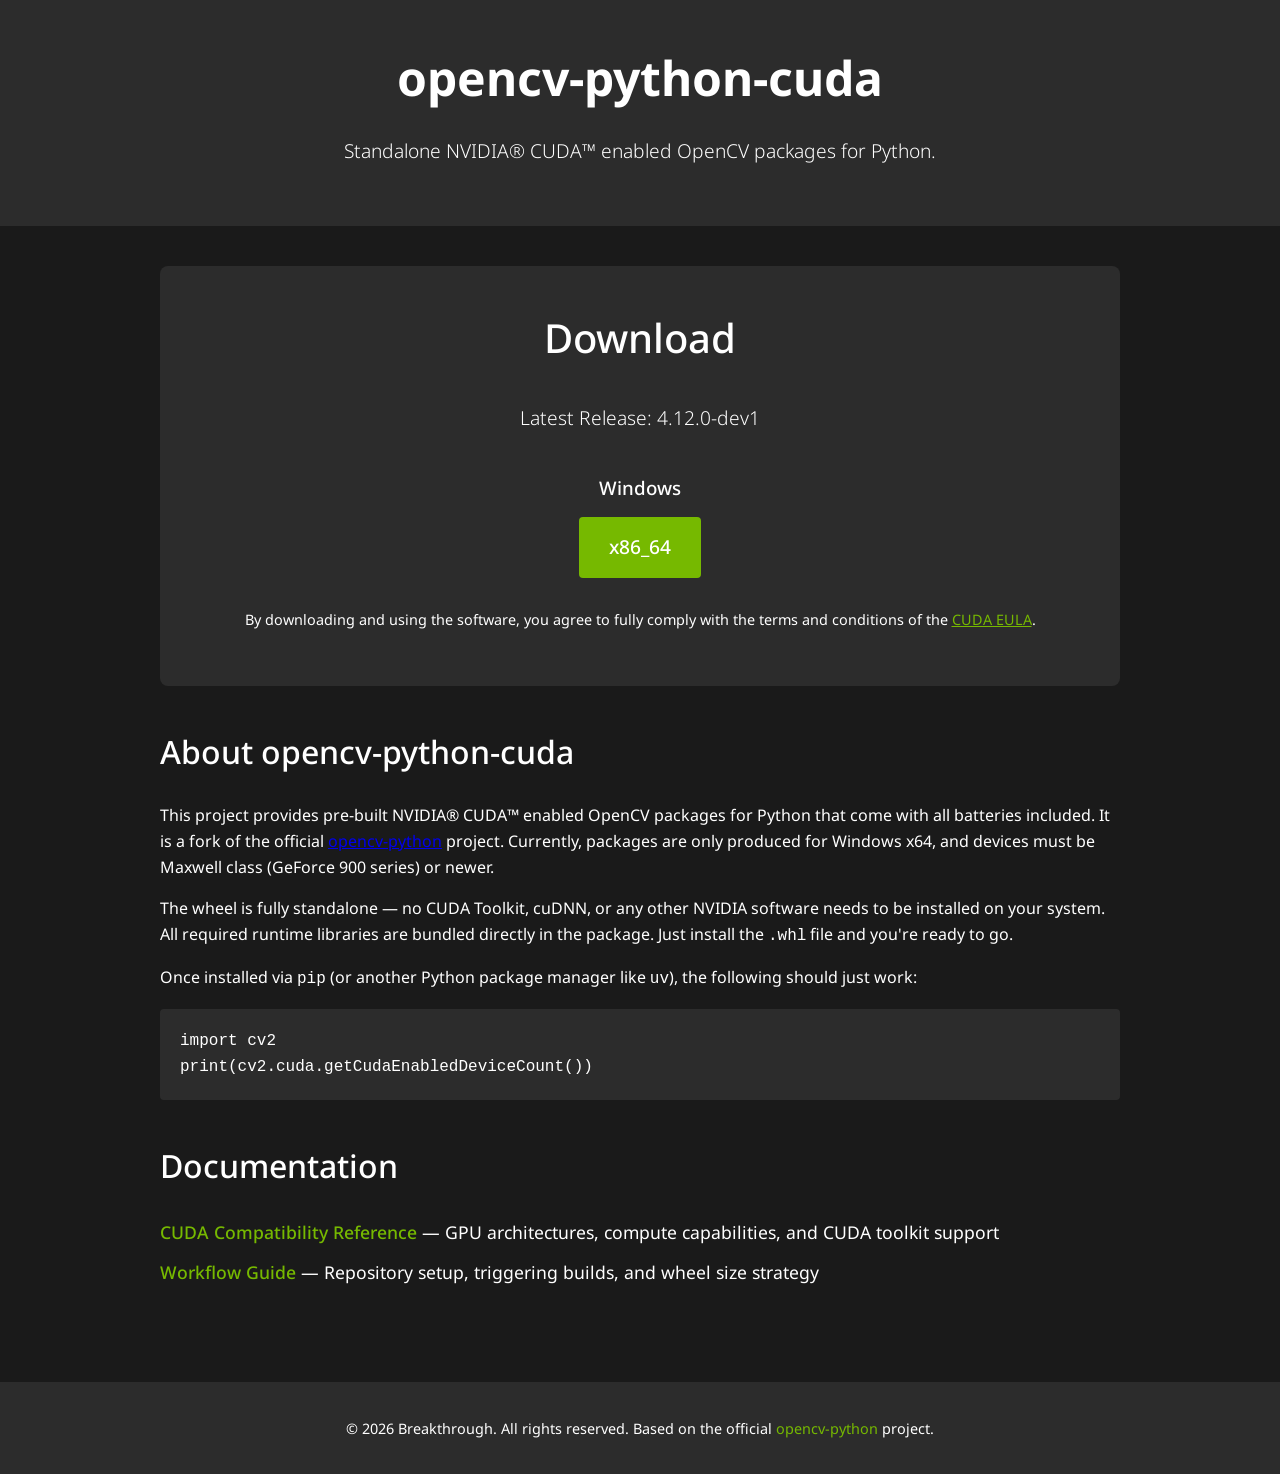
==== index.html @ 7d6908d6 "[docs] @Breakthrough: Update Documentation Source: 4.x-cuda (69f0720124508018798cb62862e950767f2db34" ====
<!DOCTYPE html>
<html lang="en">
<head>
    <meta charset="UTF-8">
    <meta name="viewport" content="width=device-width, initial-scale=1.0">
    <title>opencv-python-cuda | Download</title>
    <link rel="stylesheet" href="style.css">
    <link rel="preconnect" href="https://fonts.googleapis.com">
    <link rel="preconnect" href="https://fonts.gstatic.com" crossorigin>
    <link href="https://fonts.googleapis.com/css2?family=Noto+Sans:wght@300;400;500;700&display=swap" rel="stylesheet">
</head>
<body>
    <header>
        <div class="container">
            <h1>opencv-python-cuda</h1>
            <p>Standalone NVIDIA® CUDA™ enabled OpenCV packages for Python.</p>
        </div>
    </header>

    <main>
        <div class="container">
            <section class="download-section">
                <h2>Download</h2>
                <p class="version">Latest Release: 4.12.0-dev1</p>
                <div class="platform-selection">
                    <div class="platform">
                        <h3>Windows</h3>
                        <a href="https://github.com/Breakthrough/opencv-python-cuda/releases/tag/4.12.0-dev1" class="download-button">x86_64</a>
                    </div>
                </div>
                <div class="eula">
                    <p>By downloading and using the software, you agree to fully comply with the terms and conditions of the <a href="https://docs.nvidia.com/cuda/eula/index.html" target="_blank">CUDA EULA</a>.</p>
                </div>
            </section>

            <section class="about-section">
                <h2>About opencv-python-cuda</h2>
                <p>
                    This project provides pre-built NVIDIA® CUDA™ enabled OpenCV packages for Python that come with all batteries included.
                    It is a fork of the official <a href="https://github.com/opencv/opencv-python">opencv-python</a> project.
                    Currently, packages are only produced for Windows x64, and devices must be Maxwell class (GeForce 900 series) or newer.
                </p>
                <p>
                    The wheel is fully standalone &mdash; no CUDA Toolkit, cuDNN, or any other NVIDIA software needs to be installed on your system.
                    All required runtime libraries are bundled directly in the package. Just install the <code>.whl</code> file and you're ready to go.
                </p>
                <p>
                    Once installed via <code>pip</code> (or another Python package manager like <code>uv</code>), the following should just work:
                </p>
                <pre><code>import cv2
print(cv2.cuda.getCudaEnabledDeviceCount())</code></pre>
            </section>

            <section class="about-section">
                <h2>Documentation</h2>
                <ul class="doc-links">
                    <li><a href="cuda-compatibility.html">CUDA Compatibility Reference</a> &mdash; GPU architectures, compute capabilities, and CUDA toolkit support</li>
                    <li><a href="workflow.html">Workflow Guide</a> &mdash; Repository setup, triggering builds, and wheel size strategy</li>
                </ul>
            </section>
        </div>
    </main>

    <footer>
        <div class="container">
            <p>&copy; 2026 Breakthrough. All rights reserved. Based on the official <a href="https://github.com/opencv/opencv-python">opencv-python</a> project.</p>
        </div>
    </footer>

</body>
</html>
---- style.css ----
body {
    font-family: 'Noto Sans', sans-serif;
    background-color: #1a1a1a;
    color: #ffffff;
    margin: 0;
    line-height: 1.6;
}

.container {
    max-width: 960px;
    margin: 0 auto;
    padding: 0 20px;
}

header {
    background-color: #2c2c2c;
    padding: 40px 0;
    text-align: center;
}

header h1 {
    font-size: 3em;
    margin: 0;
    font-weight: 700;
}

header p {
    font-size: 1.2em;
    font-weight: 300;
}

main {
    padding: 40px 0;
}

.download-section {
    background-color: #2c2c2c;
    padding: 40px;
    text-align: center;
    border-radius: 8px;
}

.download-section h2 {
    font-size: 2.5em;
    margin-top: 0;
    font-weight: 500;
}

.version {
    font-size: 1.2em;
    margin-bottom: 20px;
    font-weight: 300;
}

.download-button {
    display: inline-block;
    background-color: #76b900;
    color: #ffffff;
    padding: 15px 30px;
    text-decoration: none;
    font-size: 1.2em;
    font-weight: 500;
    border-radius: 4px;
    transition: background-color 0.3s ease;
}

.download-button:hover {
    background-color: #88d400;
}

.eula {
    margin-top: 20px;
    font-size: 0.9em;
}

.eula a {
    color: #76b900;
}

.about-section {
    margin-top: 40px;
}

.about-section h2 {
    font-size: 2em;
    font-weight: 500;
}

pre {
    background-color: #2c2c2c;
    padding: 20px;
    border-radius: 4px;
    white-space: pre-wrap;
    word-wrap: break-word;
}

code {
    font-family: 'Courier New', Courier, monospace;
}

footer {
    background-color: #2c2c2c;
    text-align: center;
    padding: 20px 0;
    margin-top: 40px;
    font-size: 0.9em;
}

footer a {
    color: #76b900;
    text-decoration: none;
}
.platform-selection {
    display: flex;
    justify-content: space-around;
    margin-bottom: 30px;
}

.platform {
    text-align: center;
}

.platform h3 {
    margin-bottom: 15px;
    font-weight: 500;
}

.download-button.disabled {
    background-color: #555;
    cursor: not-allowed;
    pointer-events: none;
}

header h1 a {
    color: inherit;
    text-decoration: none;
}

header h1 a:hover {
    color: #76b900;
}

.content-section {
    margin-top: 40px;
}

.content-section:first-child {
    margin-top: 0;
}

.content-section h2 {
    font-size: 2em;
    font-weight: 500;
}

.content-section h3 {
    font-size: 1.3em;
    font-weight: 500;
    margin-top: 30px;
}

table {
    width: 100%;
    border-collapse: collapse;
    margin: 20px 0;
    background-color: #2c2c2c;
    border-radius: 4px;
    overflow: hidden;
}

th, td {
    padding: 12px 16px;
    text-align: left;
    border-bottom: 1px solid #3a3a3a;
}

th {
    background-color: #353535;
    font-weight: 500;
}

tr:last-child td {
    border-bottom: none;
}

.content-section ul {
    padding-left: 24px;
}

.content-section li {
    margin-bottom: 8px;
}

.content-section a {
    color: #76b900;
}

.doc-links {
    list-style: none;
    padding-left: 0;
}

.doc-links li {
    margin-bottom: 12px;
    font-size: 1.1em;
}

.doc-links a {
    color: #76b900;
    text-decoration: none;
    font-weight: 500;
}

.doc-links a:hover {
    text-decoration: underline;
}
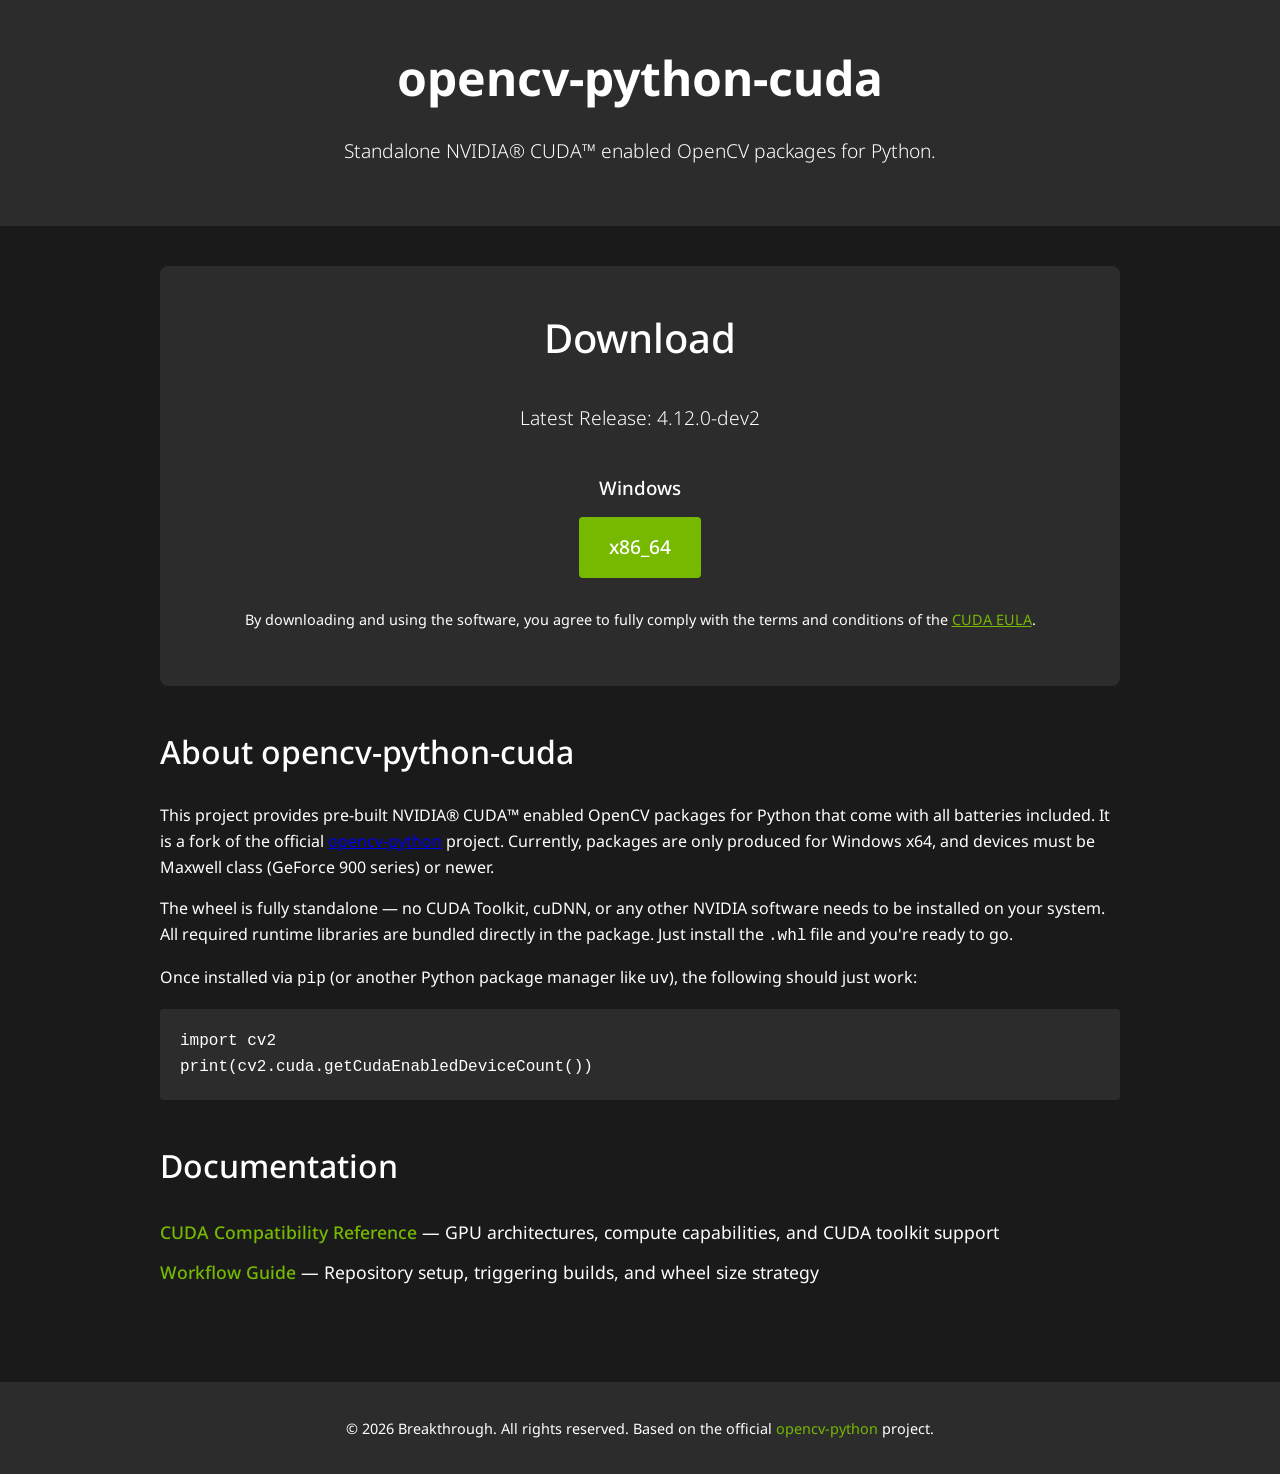
==== commit cee4d38d: "[docs] @Breakthrough: Update Documentation Source: 4.x-cuda (f399fde7da36f9fb9869fc1b3981d46dfffc5f1" ====
--- a/index.html
+++ b/index.html
@@ -21,11 +21,11 @@
         <div class="container">
             <section class="download-section">
                 <h2>Download</h2>
-                <p class="version">Latest Release: 4.12.0-dev1</p>
+                <p class="version">Latest Release: 4.12.0-dev2</p>
                 <div class="platform-selection">
                     <div class="platform">
                         <h3>Windows</h3>
-                        <a href="https://github.com/Breakthrough/opencv-python-cuda/releases/tag/4.12.0-dev1" class="download-button">x86_64</a>
+                        <a href="https://github.com/Breakthrough/opencv-python-cuda/releases/tag/4.12.0-dev2" class="download-button">x86_64</a>
                     </div>
                 </div>
                 <div class="eula">
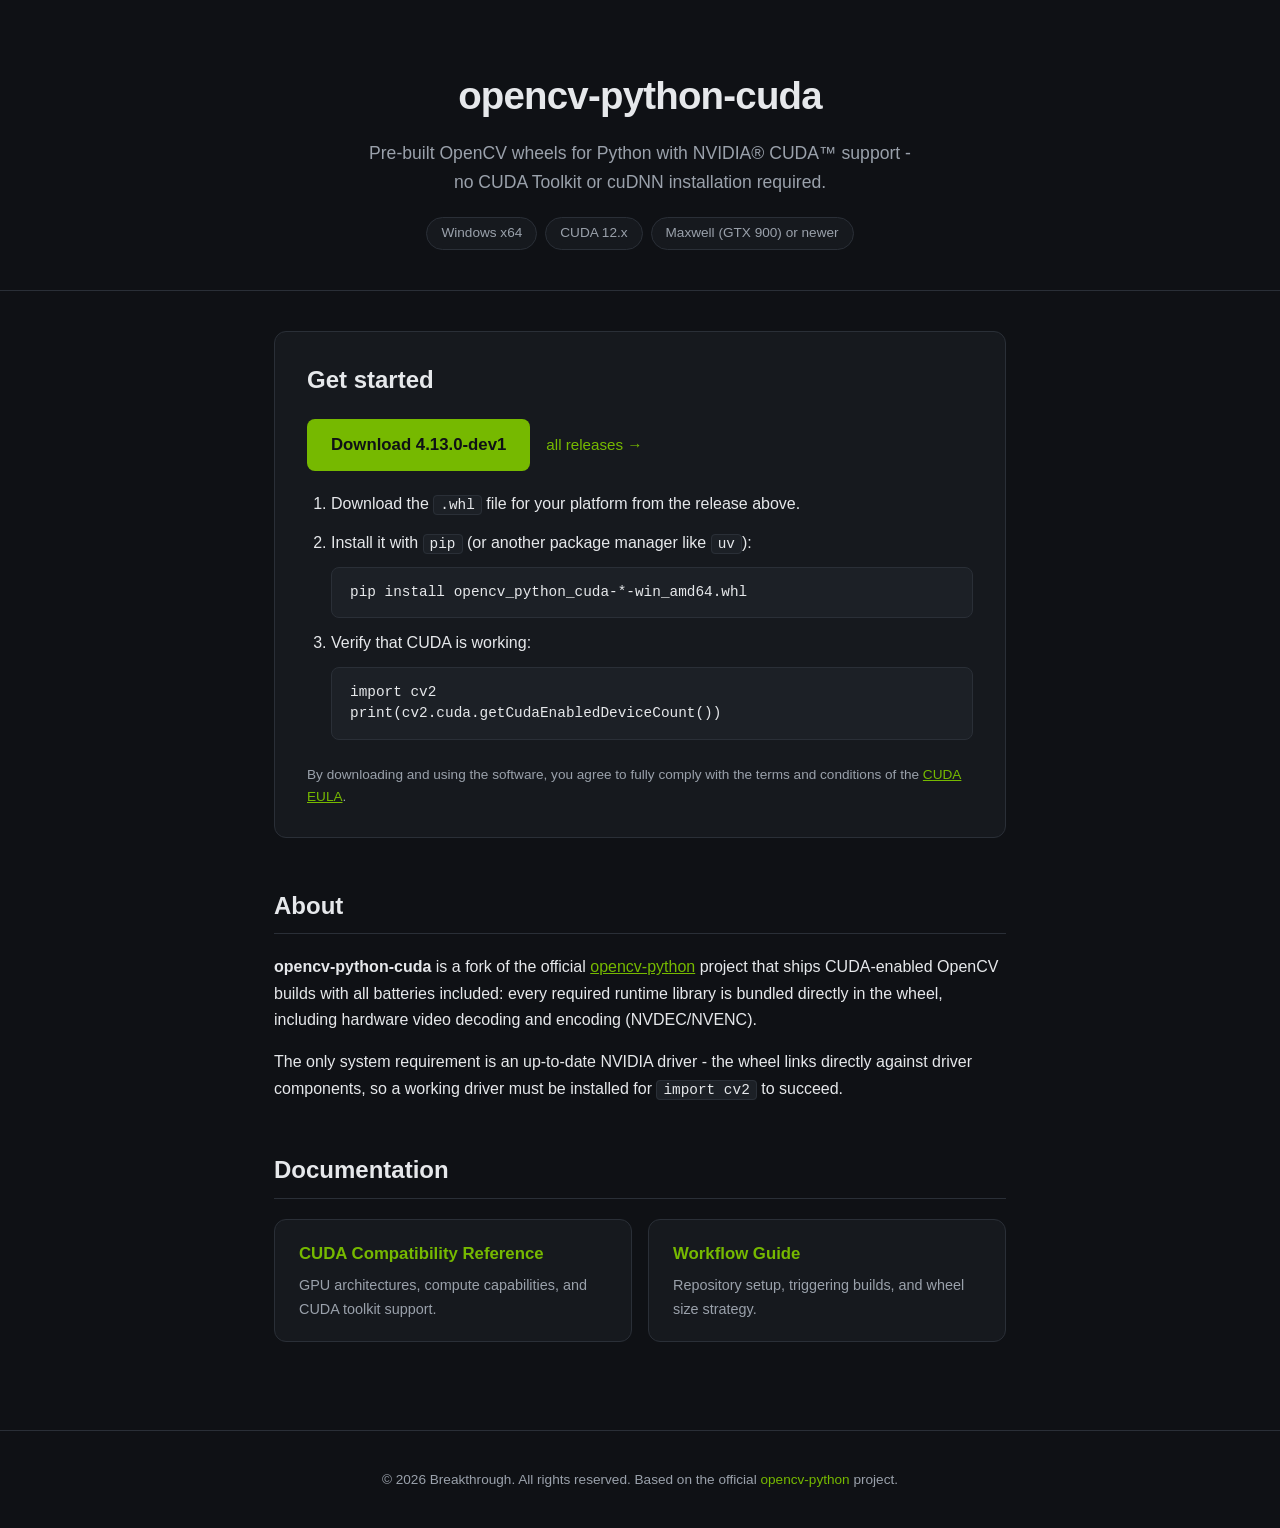
==== commit 7896b411: "[docs] @Breakthrough: Update Documentation Source: 4.x-cuda (a92900a7519483bdfd856be2004fcb1e1187466" ====
--- a/index.html
+++ b/index.html
@@ -3,60 +3,80 @@
 <head>
     <meta charset="UTF-8">
     <meta name="viewport" content="width=device-width, initial-scale=1.0">
-    <title>opencv-python-cuda | Download</title>
+    <title>opencv-python-cuda | CUDA-enabled OpenCV for Python</title>
+    <meta name="description" content="Pre-built OpenCV wheels for Python with NVIDIA CUDA support. No CUDA Toolkit or cuDNN installation required.">
     <link rel="stylesheet" href="style.css">
-    <link rel="preconnect" href="https://fonts.googleapis.com">
-    <link rel="preconnect" href="https://fonts.gstatic.com" crossorigin>
-    <link href="https://fonts.googleapis.com/css2?family=Noto+Sans:wght@300;400;500;700&display=swap" rel="stylesheet">
 </head>
 <body>
-    <header>
+    <header class="hero">
         <div class="container">
             <h1>opencv-python-cuda</h1>
-            <p>Standalone NVIDIA® CUDA™ enabled OpenCV packages for Python.</p>
+            <p class="tagline">
+                Pre-built OpenCV wheels for Python with NVIDIA&reg; CUDA&trade; support -
+                no CUDA Toolkit or cuDNN installation required.
+            </p>
+            <div class="chips">
+                <span class="chip">Windows x64</span>
+                <span class="chip">CUDA 12.x</span>
+                <span class="chip">Maxwell (GTX 900) or newer</span>
+            </div>
         </div>
     </header>
 
     <main>
         <div class="container">
-            <section class="download-section">
-                <h2>Download</h2>
-                <p class="version">Latest Release: 4.12.0-dev2</p>
-                <div class="platform-selection">
-                    <div class="platform">
-                        <h3>Windows</h3>
-                        <a href="https://github.com/Breakthrough/opencv-python-cuda/releases/tag/4.12.0-dev2" class="download-button">x86_64</a>
-                    </div>
+            <section class="card get-started">
+                <h2>Get started</h2>
+                <!-- Release version: update the link below when publishing a new release. -->
+                <div class="download-row">
+                    <a href="https://github.com/Breakthrough/opencv-python-cuda/releases/tag/4.13.0-dev1" class="download-button">Download 4.13.0-dev1</a>
+                    <a href="https://github.com/Breakthrough/opencv-python-cuda/releases" class="all-releases">all releases &rarr;</a>
                 </div>
-                <div class="eula">
-                    <p>By downloading and using the software, you agree to fully comply with the terms and conditions of the <a href="https://docs.nvidia.com/cuda/eula/index.html" target="_blank">CUDA EULA</a>.</p>
-                </div>
+                <ol class="steps">
+                    <li>Download the <code>.whl</code> file for your platform from the release above.</li>
+                    <li>
+                        Install it with <code>pip</code> (or another package manager like <code>uv</code>):
+                        <pre><code>pip install opencv_python_cuda-*-win_amd64.whl</code></pre>
+                    </li>
+                    <li>
+                        Verify that CUDA is working:
+                        <pre><code>import cv2
+print(cv2.cuda.getCudaEnabledDeviceCount())</code></pre>
+                    </li>
+                </ol>
+                <p class="eula">
+                    By downloading and using the software, you agree to fully comply with the terms and
+                    conditions of the <a href="https://docs.nvidia.com/cuda/eula/index.html" target="_blank">CUDA EULA</a>.
+                </p>
             </section>
 
-            <section class="about-section">
-                <h2>About opencv-python-cuda</h2>
+            <section class="content-section">
+                <h2>About</h2>
                 <p>
-                    This project provides pre-built NVIDIA® CUDA™ enabled OpenCV packages for Python that come with all batteries included.
-                    It is a fork of the official <a href="https://github.com/opencv/opencv-python">opencv-python</a> project.
-                    Currently, packages are only produced for Windows x64, and devices must be Maxwell class (GeForce 900 series) or newer.
+                    <strong>opencv-python-cuda</strong> is a fork of the official
+                    <a href="https://github.com/opencv/opencv-python">opencv-python</a> project that ships
+                    CUDA-enabled OpenCV builds with all batteries included: every required runtime library is
+                    bundled directly in the wheel, including hardware video decoding and encoding (NVDEC/NVENC).
                 </p>
                 <p>
-                    The wheel is fully standalone &mdash; no CUDA Toolkit, cuDNN, or any other NVIDIA software needs to be installed on your system.
-                    All required runtime libraries are bundled directly in the package. Just install the <code>.whl</code> file and you're ready to go.
+                    The only system requirement is an up-to-date NVIDIA driver - the wheel links directly
+                    against driver components, so a working driver must be installed for <code>import cv2</code>
+                    to succeed.
                 </p>
-                <p>
-                    Once installed via <code>pip</code> (or another Python package manager like <code>uv</code>), the following should just work:
-                </p>
-                <pre><code>import cv2
-print(cv2.cuda.getCudaEnabledDeviceCount())</code></pre>
             </section>
 
-            <section class="about-section">
+            <section class="content-section">
                 <h2>Documentation</h2>
-                <ul class="doc-links">
-                    <li><a href="cuda-compatibility.html">CUDA Compatibility Reference</a> &mdash; GPU architectures, compute capabilities, and CUDA toolkit support</li>
-                    <li><a href="workflow.html">Workflow Guide</a> &mdash; Repository setup, triggering builds, and wheel size strategy</li>
-                </ul>
+                <div class="doc-cards">
+                    <a class="doc-card" href="cuda-compatibility.html">
+                        <h3>CUDA Compatibility Reference</h3>
+                        <p>GPU architectures, compute capabilities, and CUDA toolkit support.</p>
+                    </a>
+                    <a class="doc-card" href="workflow.html">
+                        <h3>Workflow Guide</h3>
+                        <p>Repository setup, triggering builds, and wheel size strategy.</p>
+                    </a>
+                </div>
             </section>
         </div>
     </main>
@@ -68,4 +88,4 @@
     </footer>
 
 </body>
-</html>+</html>
--- a/style.css
+++ b/style.css
@@ -1,216 +1,323 @@
+:root {
+    --bg: #0f1115;
+    --surface: #16191e;
+    --surface-raised: #1c2026;
+    --border: #2a2f37;
+    --text: #e6e8eb;
+    --muted: #9aa1ab;
+    --accent: #76b900;
+    --accent-hover: #8bd411;
+}
+
+* {
+    box-sizing: border-box;
+}
+
 body {
-    font-family: 'Noto Sans', sans-serif;
-    background-color: #1a1a1a;
-    color: #ffffff;
+    font-family: -apple-system, BlinkMacSystemFont, "Segoe UI", Roboto, "Helvetica Neue", Arial, sans-serif;
+    background-color: var(--bg);
+    color: var(--text);
     margin: 0;
-    line-height: 1.6;
+    line-height: 1.65;
+    -webkit-font-smoothing: antialiased;
 }
 
 .container {
-    max-width: 960px;
+    max-width: 780px;
     margin: 0 auto;
-    padding: 0 20px;
-}
+    padding: 0 24px;
+}
+
+a {
+    color: var(--accent);
+}
+
+a:hover {
+    color: var(--accent-hover);
+}
+
+/* Header / hero */
 
 header {
-    background-color: #2c2c2c;
-    padding: 40px 0;
+    padding: 64px 0 40px;
     text-align: center;
+    border-bottom: 1px solid var(--border);
 }
 
 header h1 {
-    font-size: 3em;
+    font-size: 2.4em;
     margin: 0;
     font-weight: 700;
+    letter-spacing: -0.02em;
+}
+
+header h1 a {
+    color: inherit;
+    text-decoration: none;
+}
+
+header h1 a:hover {
+    color: var(--accent);
 }
 
 header p {
-    font-size: 1.2em;
-    font-weight: 300;
-}
+    font-size: 1.1em;
+    color: var(--muted);
+    max-width: 560px;
+    margin: 12px auto 0;
+}
+
+.chips {
+    display: flex;
+    justify-content: center;
+    flex-wrap: wrap;
+    gap: 8px;
+    margin-top: 20px;
+}
+
+.chip {
+    border: 1px solid var(--border);
+    background-color: var(--surface);
+    border-radius: 999px;
+    padding: 4px 14px;
+    font-size: 0.85em;
+    color: var(--muted);
+    white-space: nowrap;
+}
+
+/* Main content */
 
 main {
     padding: 40px 0;
 }
 
-.download-section {
-    background-color: #2c2c2c;
-    padding: 40px;
-    text-align: center;
-    border-radius: 8px;
-}
-
-.download-section h2 {
-    font-size: 2.5em;
+.card {
+    background-color: var(--surface);
+    border: 1px solid var(--border);
+    border-radius: 12px;
+    padding: 28px 32px;
+}
+
+.card h2 {
+    font-size: 1.5em;
+    font-weight: 600;
     margin-top: 0;
-    font-weight: 500;
-}
-
-.version {
-    font-size: 1.2em;
-    margin-bottom: 20px;
-    font-weight: 300;
+}
+
+.download-row {
+    display: flex;
+    align-items: baseline;
+    flex-wrap: wrap;
+    gap: 16px;
+    margin-bottom: 8px;
 }
 
 .download-button {
     display: inline-block;
-    background-color: #76b900;
-    color: #ffffff;
-    padding: 15px 30px;
-    text-decoration: none;
-    font-size: 1.2em;
-    font-weight: 500;
-    border-radius: 4px;
-    transition: background-color 0.3s ease;
+    background-color: var(--accent);
+    color: #0f1115;
+    padding: 12px 24px;
+    text-decoration: none;
+    font-size: 1.05em;
+    font-weight: 600;
+    border-radius: 8px;
+    transition: background-color 0.15s ease, transform 0.15s ease;
 }
 
 .download-button:hover {
-    background-color: #88d400;
-}
-
-.eula {
-    margin-top: 20px;
-    font-size: 0.9em;
-}
-
-.eula a {
-    color: #76b900;
-}
-
-.about-section {
-    margin-top: 40px;
-}
-
-.about-section h2 {
-    font-size: 2em;
-    font-weight: 500;
-}
-
-pre {
-    background-color: #2c2c2c;
-    padding: 20px;
-    border-radius: 4px;
-    white-space: pre-wrap;
-    word-wrap: break-word;
-}
-
-code {
-    font-family: 'Courier New', Courier, monospace;
-}
-
-footer {
-    background-color: #2c2c2c;
-    text-align: center;
-    padding: 20px 0;
-    margin-top: 40px;
-    font-size: 0.9em;
-}
-
-footer a {
-    color: #76b900;
-    text-decoration: none;
-}
-.platform-selection {
-    display: flex;
-    justify-content: space-around;
-    margin-bottom: 30px;
-}
-
-.platform {
-    text-align: center;
-}
-
-.platform h3 {
-    margin-bottom: 15px;
-    font-weight: 500;
+    background-color: var(--accent-hover);
+    color: #0f1115;
+    transform: translateY(-1px);
 }
 
 .download-button.disabled {
-    background-color: #555;
+    background-color: #3a3f47;
+    color: var(--muted);
     cursor: not-allowed;
     pointer-events: none;
 }
 
-header h1 a {
-    color: inherit;
-    text-decoration: none;
-}
-
-header h1 a:hover {
-    color: #76b900;
-}
-
-.content-section {
-    margin-top: 40px;
+.all-releases {
+    font-size: 0.95em;
+    text-decoration: none;
+}
+
+.all-releases:hover {
+    text-decoration: underline;
+}
+
+.steps {
+    padding-left: 24px;
+    margin: 20px 0 0;
+}
+
+.steps li {
+    margin-bottom: 12px;
+}
+
+.eula {
+    margin-top: 24px;
+    margin-bottom: 0;
+    font-size: 0.85em;
+    color: var(--muted);
+}
+
+/* Code */
+
+code {
+    font-family: ui-monospace, "Cascadia Code", "Segoe UI Mono", Consolas, monospace;
+    font-size: 0.9em;
+    background-color: var(--surface-raised);
+    border: 1px solid var(--border);
+    border-radius: 4px;
+    padding: 1px 6px;
+}
+
+pre {
+    background-color: var(--surface-raised);
+    border: 1px solid var(--border);
+    padding: 14px 18px;
+    border-radius: 8px;
+    overflow-x: auto;
+    line-height: 1.5;
+    margin: 10px 0;
+}
+
+pre code {
+    background: none;
+    border: none;
+    padding: 0;
+}
+
+/* Content sections (shared with workflow / cuda-compatibility pages) */
+
+.content-section,
+.about-section {
+    margin-top: 48px;
 }
 
 .content-section:first-child {
     margin-top: 0;
 }
 
-.content-section h2 {
-    font-size: 2em;
-    font-weight: 500;
+.content-section h2,
+.about-section h2 {
+    font-size: 1.5em;
+    font-weight: 600;
+    padding-bottom: 8px;
+    border-bottom: 1px solid var(--border);
 }
 
 .content-section h3 {
-    font-size: 1.3em;
-    font-weight: 500;
-    margin-top: 30px;
-}
+    font-size: 1.15em;
+    font-weight: 600;
+    margin-top: 28px;
+}
+
+.content-section ul {
+    padding-left: 24px;
+}
+
+.content-section li {
+    margin-bottom: 8px;
+}
+
+/* Tables */
 
 table {
     width: 100%;
     border-collapse: collapse;
     margin: 20px 0;
-    background-color: #2c2c2c;
-    border-radius: 4px;
+    background-color: var(--surface);
+    border: 1px solid var(--border);
+    border-radius: 8px;
     overflow: hidden;
 }
 
 th, td {
-    padding: 12px 16px;
+    padding: 10px 16px;
     text-align: left;
-    border-bottom: 1px solid #3a3a3a;
+    border-bottom: 1px solid var(--border);
 }
 
 th {
-    background-color: #353535;
-    font-weight: 500;
+    background-color: var(--surface-raised);
+    font-weight: 600;
 }
 
 tr:last-child td {
     border-bottom: none;
 }
 
-.content-section ul {
-    padding-left: 24px;
-}
-
-.content-section li {
-    margin-bottom: 8px;
-}
-
-.content-section a {
-    color: #76b900;
-}
-
-.doc-links {
-    list-style: none;
-    padding-left: 0;
-}
-
-.doc-links li {
-    margin-bottom: 12px;
-    font-size: 1.1em;
-}
-
-.doc-links a {
-    color: #76b900;
-    text-decoration: none;
-    font-weight: 500;
-}
-
-.doc-links a:hover {
-    text-decoration: underline;
-}+/* Documentation cards */
+
+.doc-cards {
+    display: grid;
+    grid-template-columns: 1fr 1fr;
+    gap: 16px;
+    margin-top: 20px;
+}
+
+.doc-card {
+    display: block;
+    background-color: var(--surface);
+    border: 1px solid var(--border);
+    border-radius: 12px;
+    padding: 20px 24px;
+    text-decoration: none;
+    color: var(--text);
+    transition: border-color 0.15s ease, transform 0.15s ease;
+}
+
+.doc-card:hover {
+    border-color: var(--accent);
+    color: var(--text);
+    transform: translateY(-2px);
+}
+
+.doc-card h3 {
+    margin: 0 0 6px;
+    font-size: 1.05em;
+    font-weight: 600;
+    color: var(--accent);
+}
+
+.doc-card p {
+    margin: 0;
+    font-size: 0.9em;
+    color: var(--muted);
+}
+
+/* Footer */
+
+footer {
+    border-top: 1px solid var(--border);
+    text-align: center;
+    padding: 24px 0;
+    margin-top: 48px;
+    font-size: 0.85em;
+    color: var(--muted);
+}
+
+footer a {
+    color: var(--accent);
+    text-decoration: none;
+}
+
+@media (max-width: 640px) {
+    .doc-cards {
+        grid-template-columns: 1fr;
+    }
+
+    header {
+        padding: 40px 0 32px;
+    }
+
+    header h1 {
+        font-size: 1.9em;
+    }
+
+    .card {
+        padding: 22px 20px;
+    }
+}
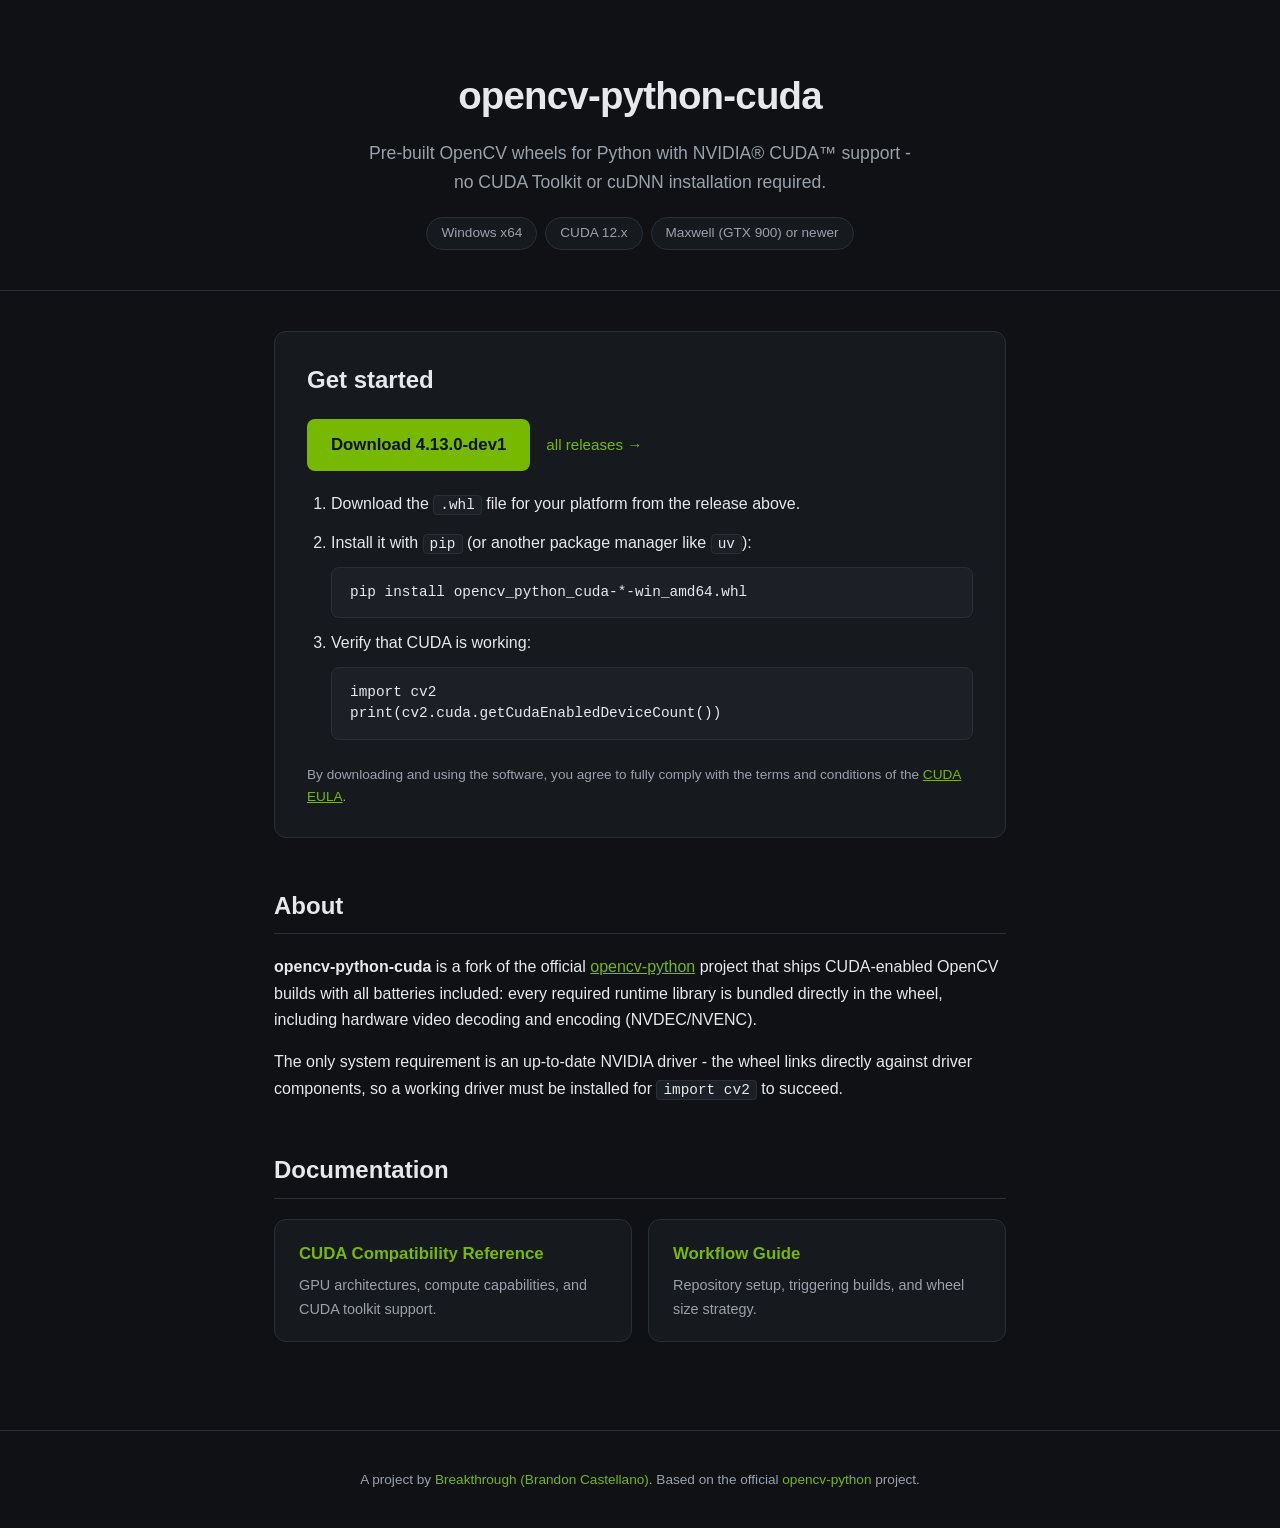
==== commit 4cae8485: "[docs] @Breakthrough: Update Documentation Source: 4.x-cuda (f62a5f21e983462b2eba9de275a0d7b704af38a" ====
--- a/index.html
+++ b/index.html
@@ -83,7 +83,7 @@
 
     <footer>
         <div class="container">
-            <p>&copy; 2026 Breakthrough. All rights reserved. Based on the official <a href="https://github.com/opencv/opencv-python">opencv-python</a> project.</p>
+            <p>A project by <a href="https://github.com/Breakthrough">Breakthrough (Brandon Castellano)</a>. Based on the official <a href="https://github.com/opencv/opencv-python">opencv-python</a> project.</p>
         </div>
     </footer>
 
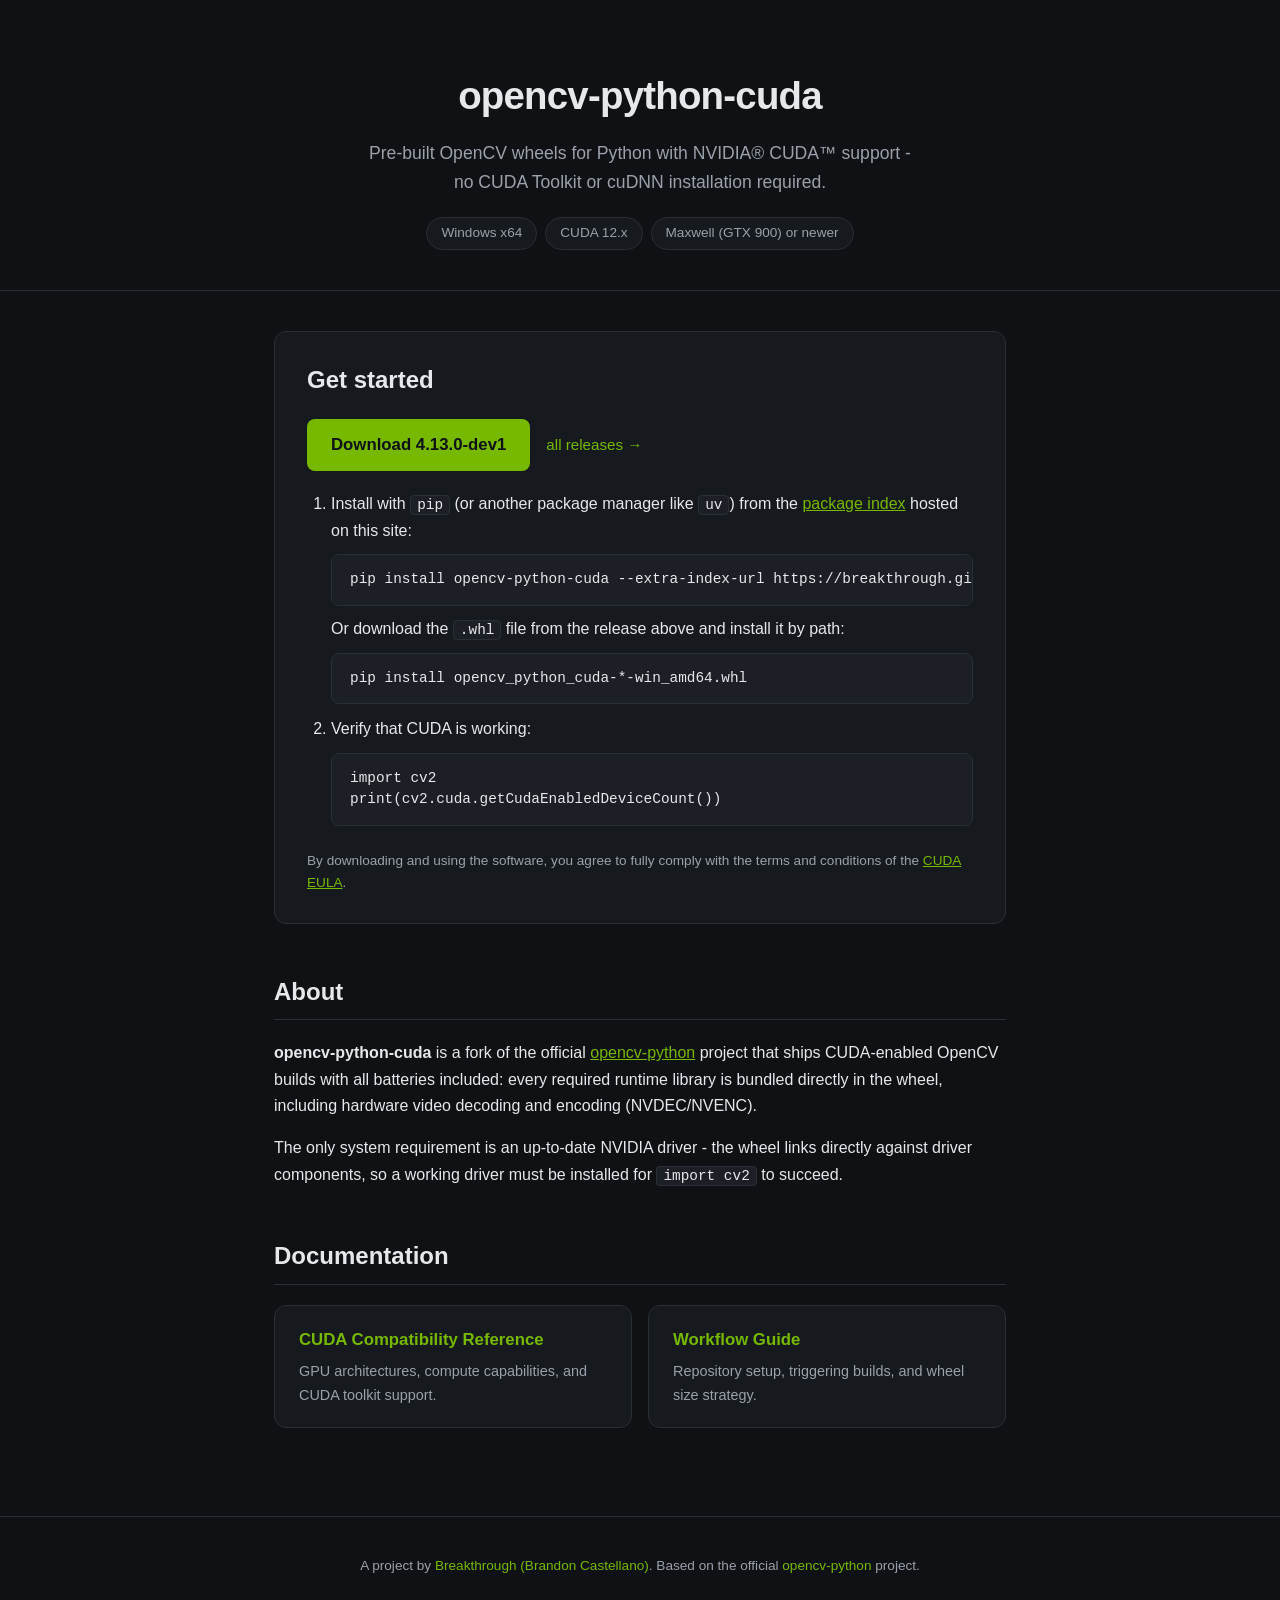
==== commit 34648315: "[docs] @Breakthrough: Update Documentation Source: 4.x-cuda (df70a4902c785904c77040771ac43a95b26696c" ====
--- a/index.html
+++ b/index.html
@@ -33,9 +33,11 @@
                     <a href="https://github.com/Breakthrough/opencv-python-cuda/releases" class="all-releases">all releases &rarr;</a>
                 </div>
                 <ol class="steps">
-                    <li>Download the <code>.whl</code> file for your platform from the release above.</li>
                     <li>
-                        Install it with <code>pip</code> (or another package manager like <code>uv</code>):
+                        Install with <code>pip</code> (or another package manager like <code>uv</code>) from the
+                        <a href="packages/">package index</a> hosted on this site:
+                        <pre><code>pip install opencv-python-cuda --extra-index-url https://breakthrough.github.io/opencv-python-cuda/packages/</code></pre>
+                        Or download the <code>.whl</code> file from the release above and install it by path:
                         <pre><code>pip install opencv_python_cuda-*-win_amd64.whl</code></pre>
                     </li>
                     <li>
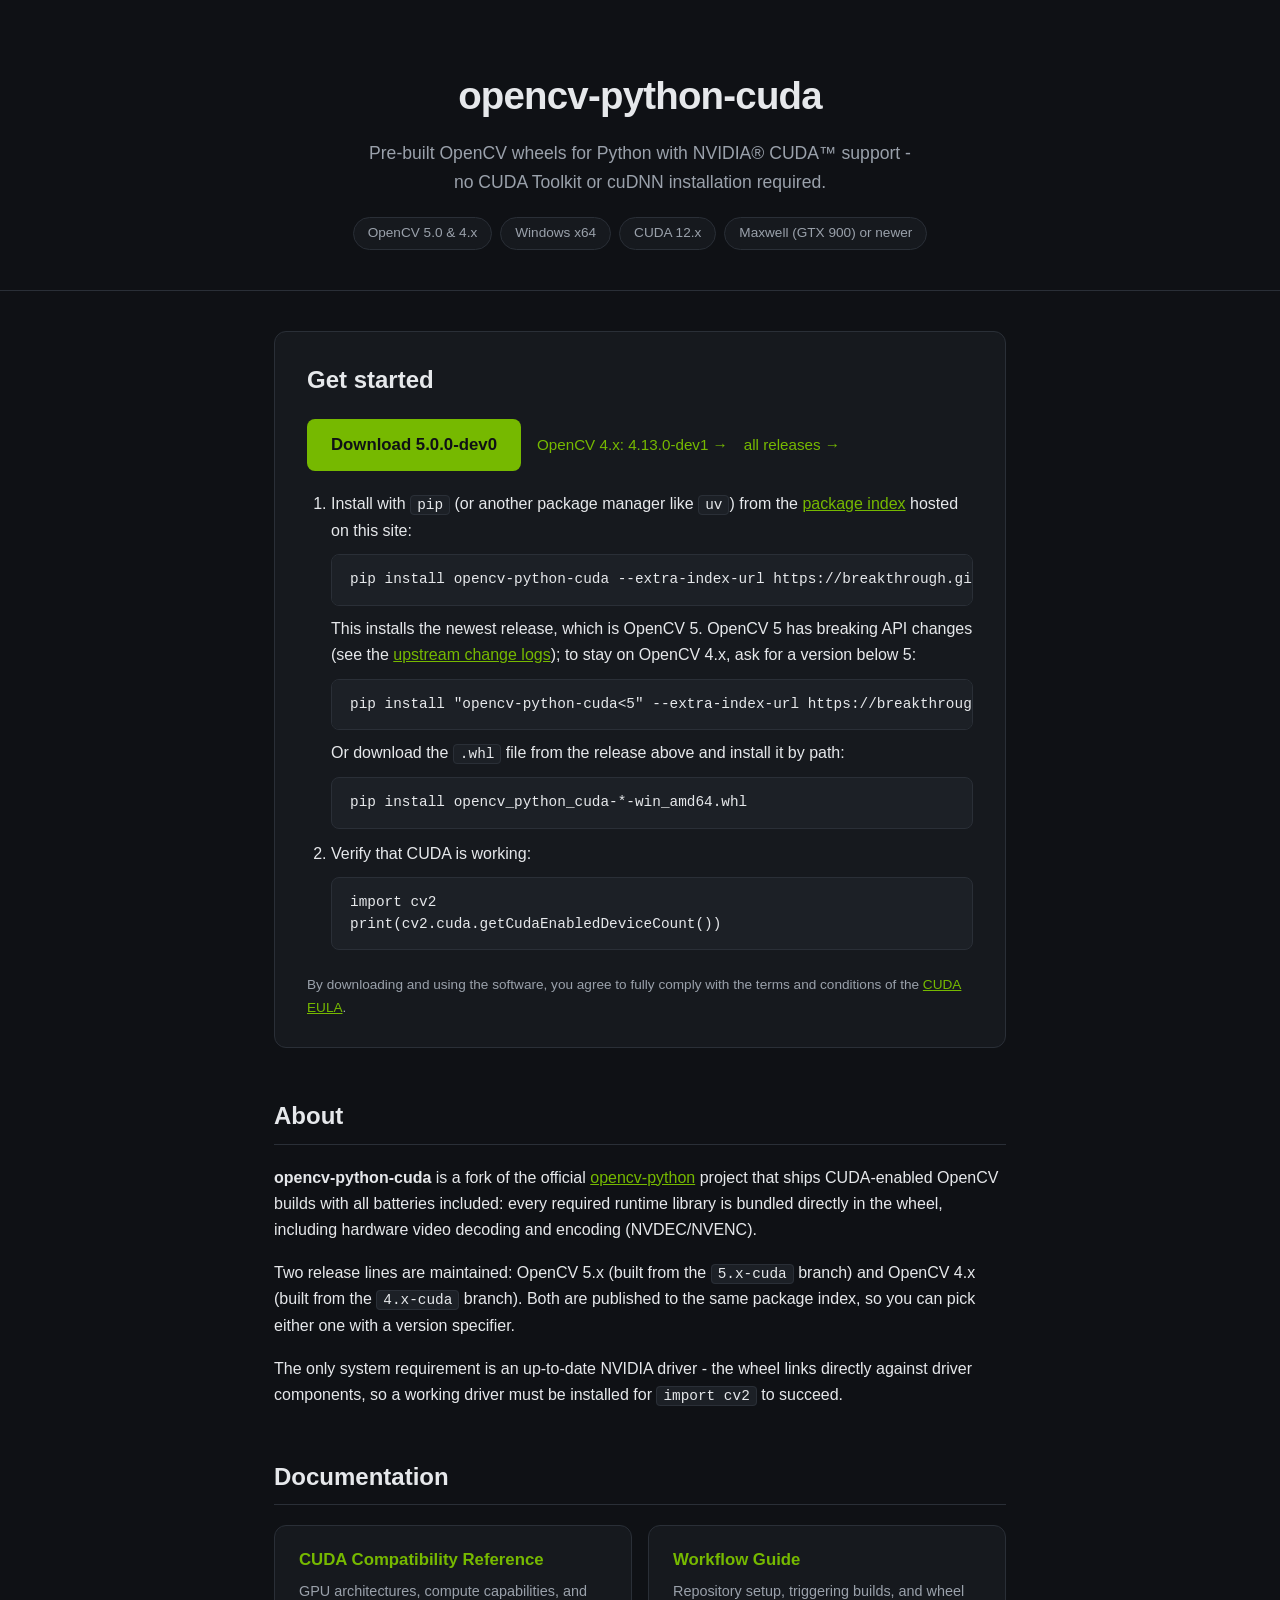
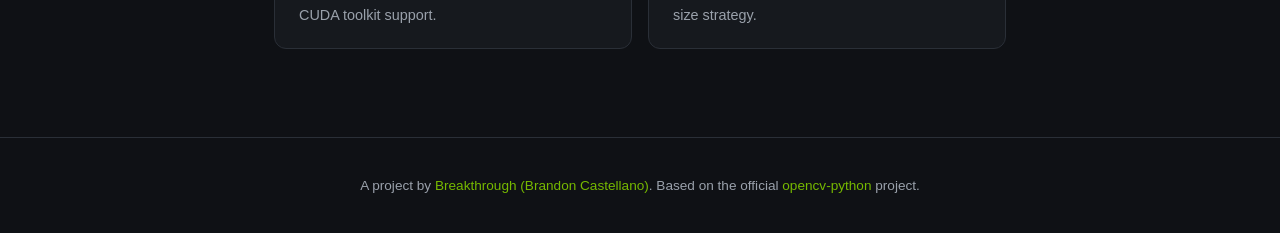
==== commit 510fa340: "[docs] @Breakthrough: Update Documentation Source: 5.x-cuda (ec5d6c0fa916b4f531fdad876f6ff26cd712004" ====
--- a/index.html
+++ b/index.html
@@ -16,6 +16,7 @@
                 no CUDA Toolkit or cuDNN installation required.
             </p>
             <div class="chips">
+                <span class="chip">OpenCV 5.0 &amp; 4.x</span>
                 <span class="chip">Windows x64</span>
                 <span class="chip">CUDA 12.x</span>
                 <span class="chip">Maxwell (GTX 900) or newer</span>
@@ -27,9 +28,10 @@
         <div class="container">
             <section class="card get-started">
                 <h2>Get started</h2>
-                <!-- Release version: update the link below when publishing a new release. -->
+                <!-- Release versions: update the links below when publishing a new release. -->
                 <div class="download-row">
-                    <a href="https://github.com/Breakthrough/opencv-python-cuda/releases/tag/4.13.0-dev1" class="download-button">Download 4.13.0-dev1</a>
+                    <a href="https://github.com/Breakthrough/opencv-python-cuda/releases/tag/5.0.0-dev0" class="download-button">Download 5.0.0-dev0</a>
+                    <a href="https://github.com/Breakthrough/opencv-python-cuda/releases/tag/4.13.0-dev1" class="all-releases">OpenCV 4.x: 4.13.0-dev1 &rarr;</a>
                     <a href="https://github.com/Breakthrough/opencv-python-cuda/releases" class="all-releases">all releases &rarr;</a>
                 </div>
                 <ol class="steps">
@@ -37,6 +39,10 @@
                         Install with <code>pip</code> (or another package manager like <code>uv</code>) from the
                         <a href="packages/">package index</a> hosted on this site:
                         <pre><code>pip install opencv-python-cuda --extra-index-url https://breakthrough.github.io/opencv-python-cuda/packages/</code></pre>
+                        This installs the newest release, which is OpenCV 5. OpenCV 5 has breaking API changes
+                        (see the <a href="https://github.com/opencv/opencv/wiki/OpenCV-Change-Logs" target="_blank">upstream change logs</a>);
+                        to stay on OpenCV 4.x, ask for a version below 5:
+                        <pre><code>pip install "opencv-python-cuda&lt;5" --extra-index-url https://breakthrough.github.io/opencv-python-cuda/packages/</code></pre>
                         Or download the <code>.whl</code> file from the release above and install it by path:
                         <pre><code>pip install opencv_python_cuda-*-win_amd64.whl</code></pre>
                     </li>
@@ -59,6 +65,11 @@
                     <a href="https://github.com/opencv/opencv-python">opencv-python</a> project that ships
                     CUDA-enabled OpenCV builds with all batteries included: every required runtime library is
                     bundled directly in the wheel, including hardware video decoding and encoding (NVDEC/NVENC).
+                </p>
+                <p>
+                    Two release lines are maintained: OpenCV 5.x (built from the <code>5.x-cuda</code> branch) and
+                    OpenCV 4.x (built from the <code>4.x-cuda</code> branch). Both are published to the same package
+                    index, so you can pick either one with a version specifier.
                 </p>
                 <p>
                     The only system requirement is an up-to-date NVIDIA driver - the wheel links directly
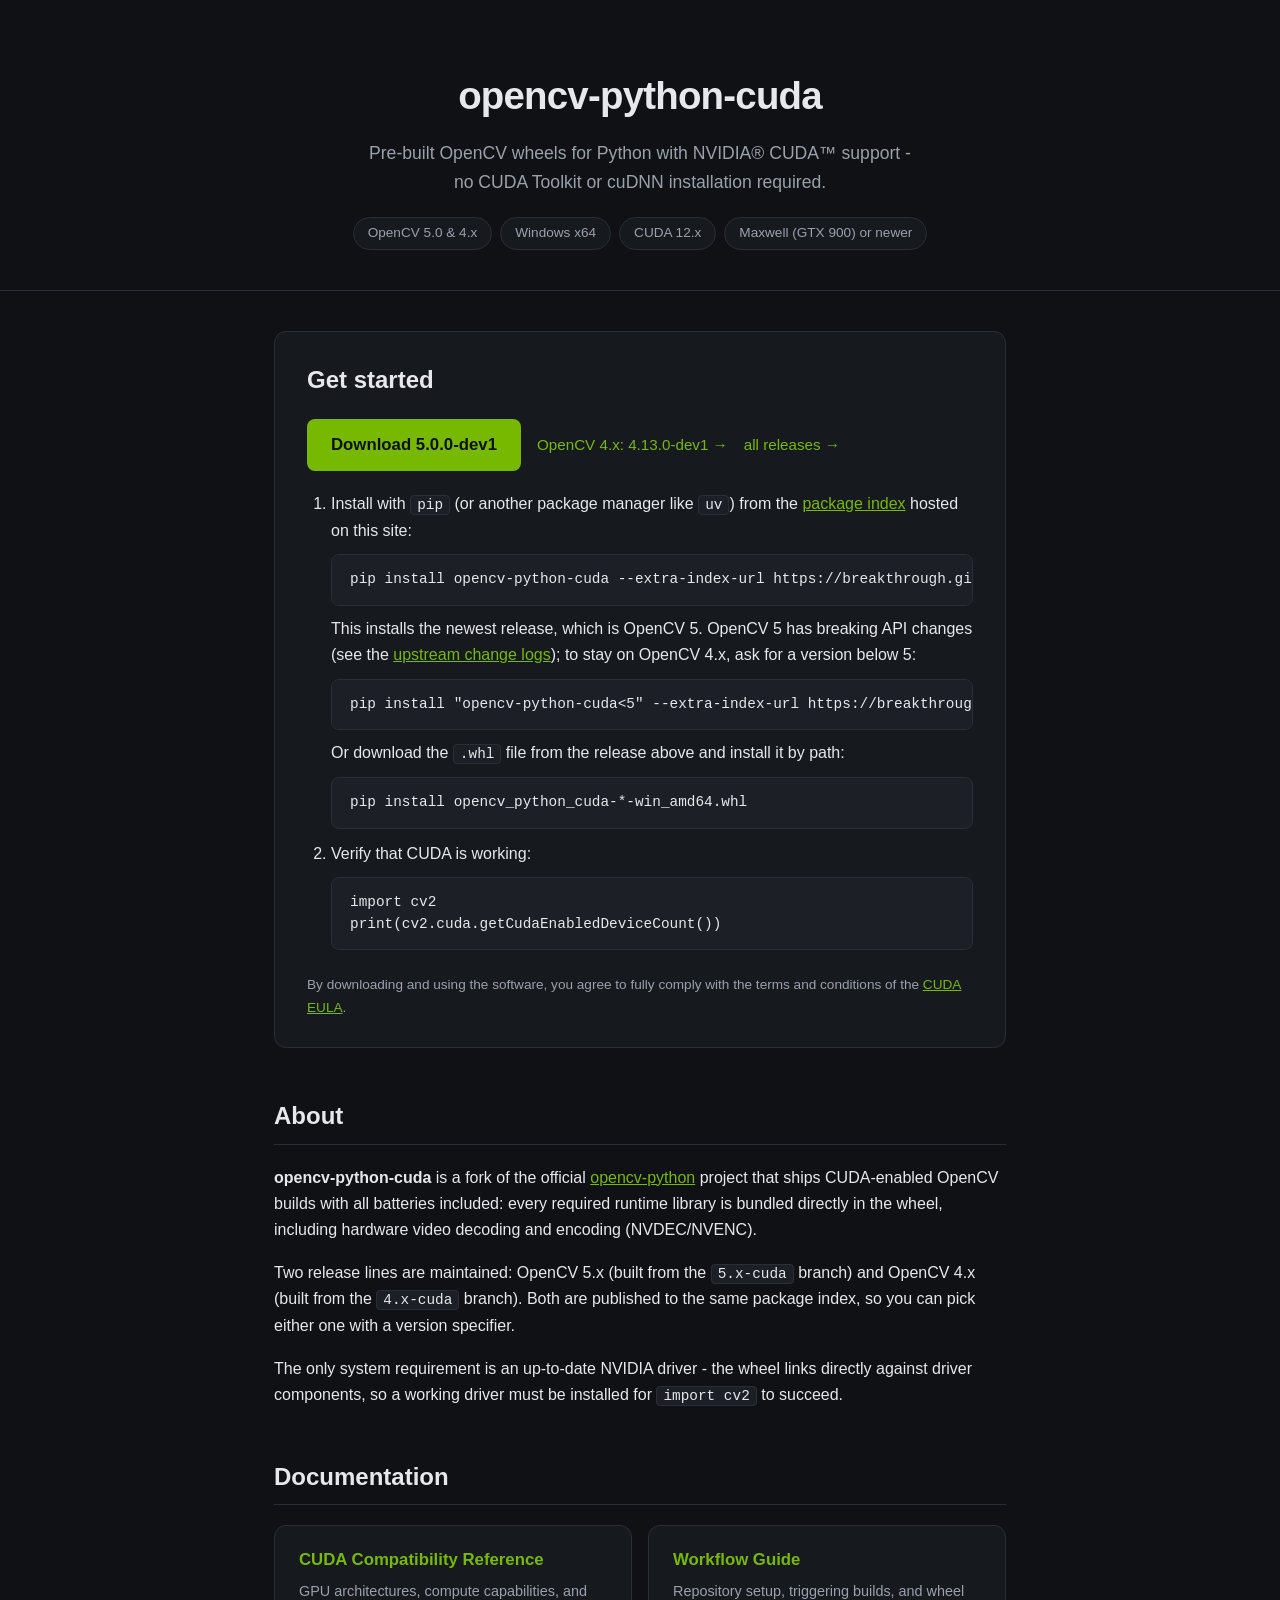
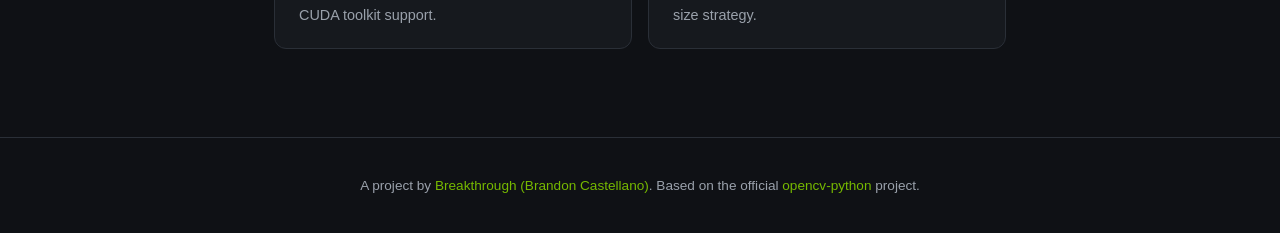
==== commit e756b0b6: "[docs] @Breakthrough: Update Documentation Source: 5.x-cuda (6de2dc815c351fc0297a4420922e4d1a27d532b" ====
--- a/index.html
+++ b/index.html
@@ -30,7 +30,7 @@
                 <h2>Get started</h2>
                 <!-- Release versions: update the links below when publishing a new release. -->
                 <div class="download-row">
-                    <a href="https://github.com/Breakthrough/opencv-python-cuda/releases/tag/5.0.0-dev0" class="download-button">Download 5.0.0-dev0</a>
+                    <a href="https://github.com/Breakthrough/opencv-python-cuda/releases/tag/5.0.0-dev1" class="download-button">Download 5.0.0-dev1</a>
                     <a href="https://github.com/Breakthrough/opencv-python-cuda/releases/tag/4.13.0-dev1" class="all-releases">OpenCV 4.x: 4.13.0-dev1 &rarr;</a>
                     <a href="https://github.com/Breakthrough/opencv-python-cuda/releases" class="all-releases">all releases &rarr;</a>
                 </div>
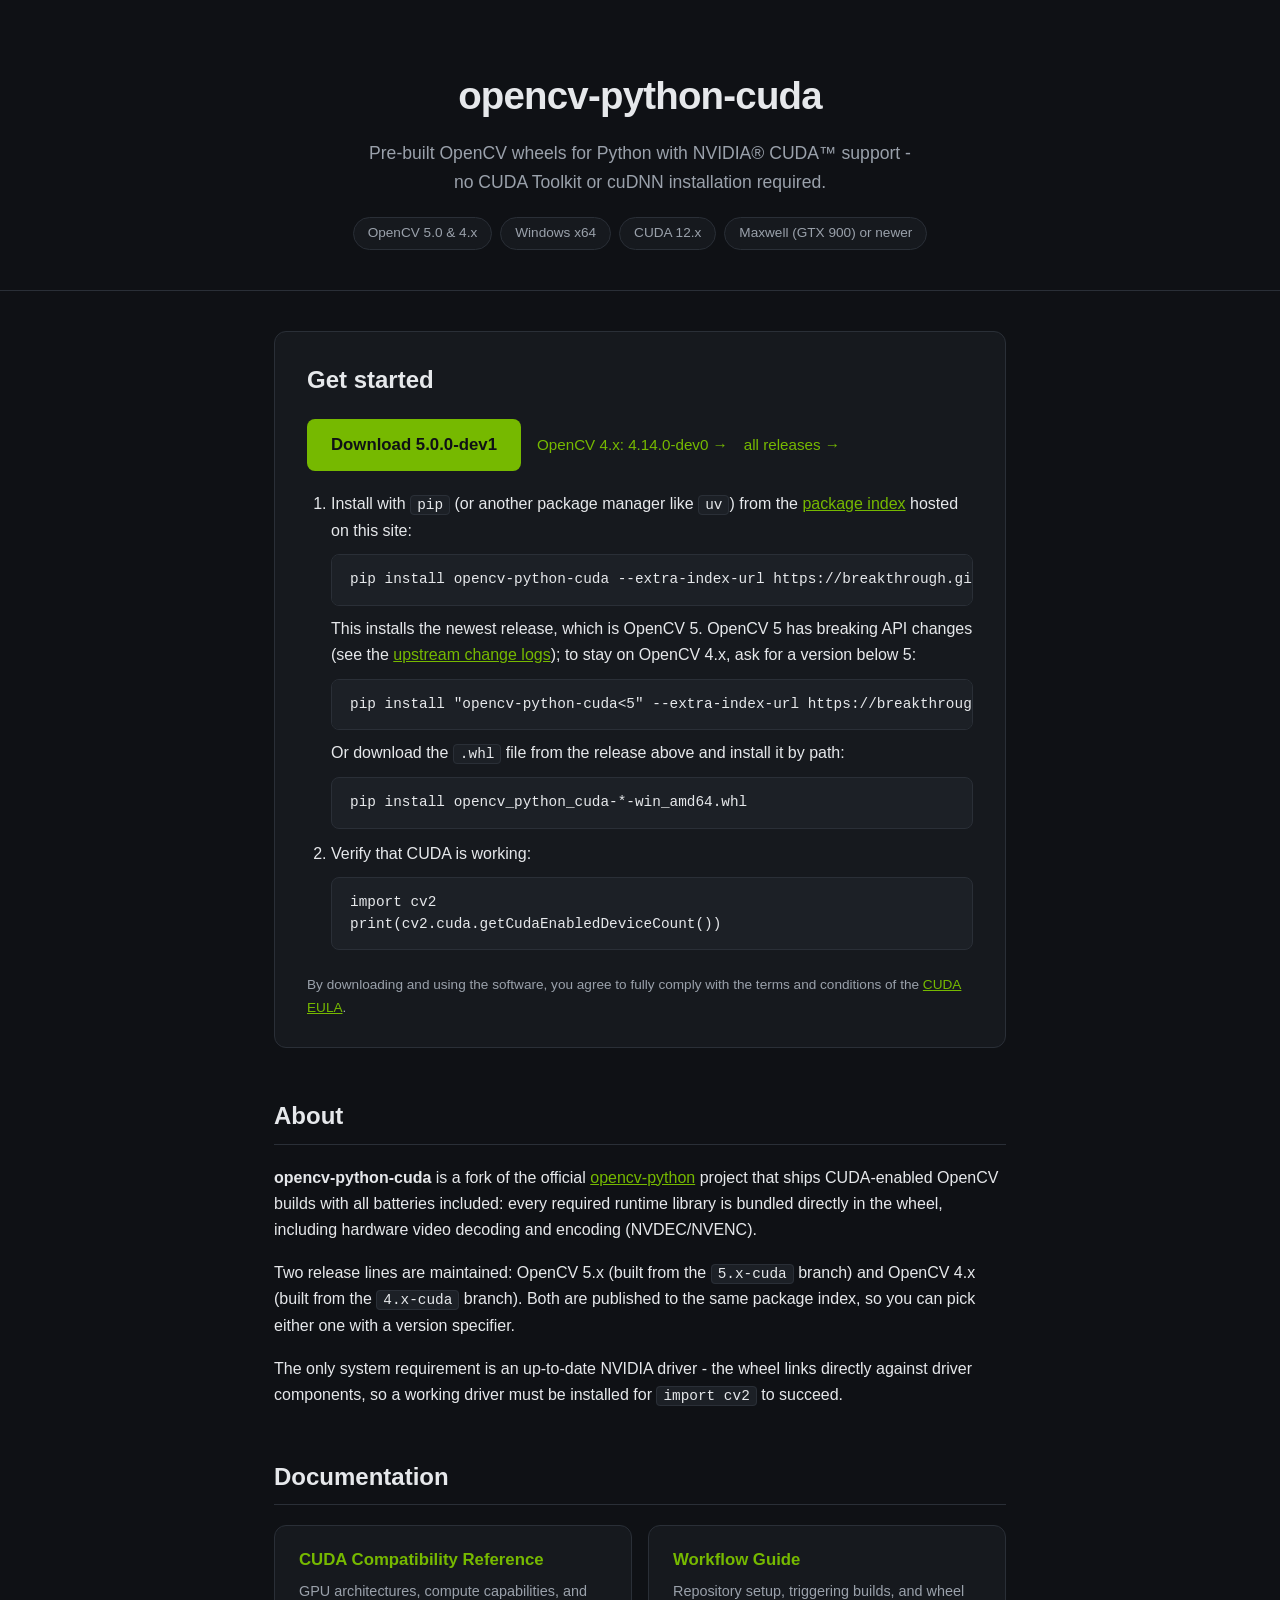
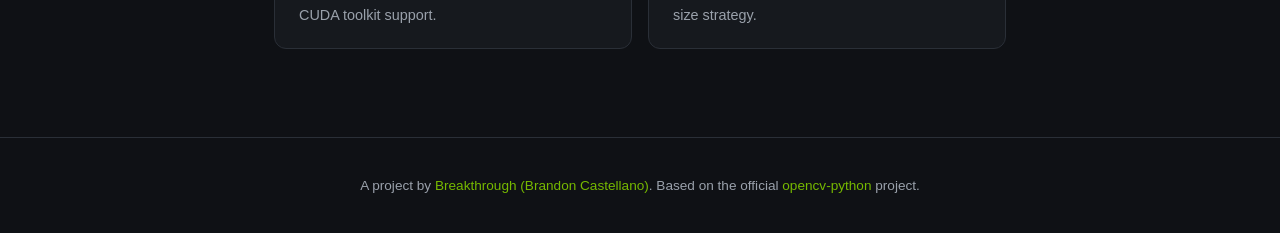
==== commit ffd36257: "[docs] @Breakthrough: Update Documentation Source: 5.x-cuda (3d10578b17e78231c986dc6848447d41ddeac19" ====
--- a/index.html
+++ b/index.html
@@ -31,7 +31,7 @@
                 <!-- Release versions: update the links below when publishing a new release. -->
                 <div class="download-row">
                     <a href="https://github.com/Breakthrough/opencv-python-cuda/releases/tag/5.0.0-dev1" class="download-button">Download 5.0.0-dev1</a>
-                    <a href="https://github.com/Breakthrough/opencv-python-cuda/releases/tag/4.13.0-dev1" class="all-releases">OpenCV 4.x: 4.13.0-dev1 &rarr;</a>
+                    <a href="https://github.com/Breakthrough/opencv-python-cuda/releases/tag/4.14.0-dev0" class="all-releases">OpenCV 4.x: 4.14.0-dev0 &rarr;</a>
                     <a href="https://github.com/Breakthrough/opencv-python-cuda/releases" class="all-releases">all releases &rarr;</a>
                 </div>
                 <ol class="steps">
